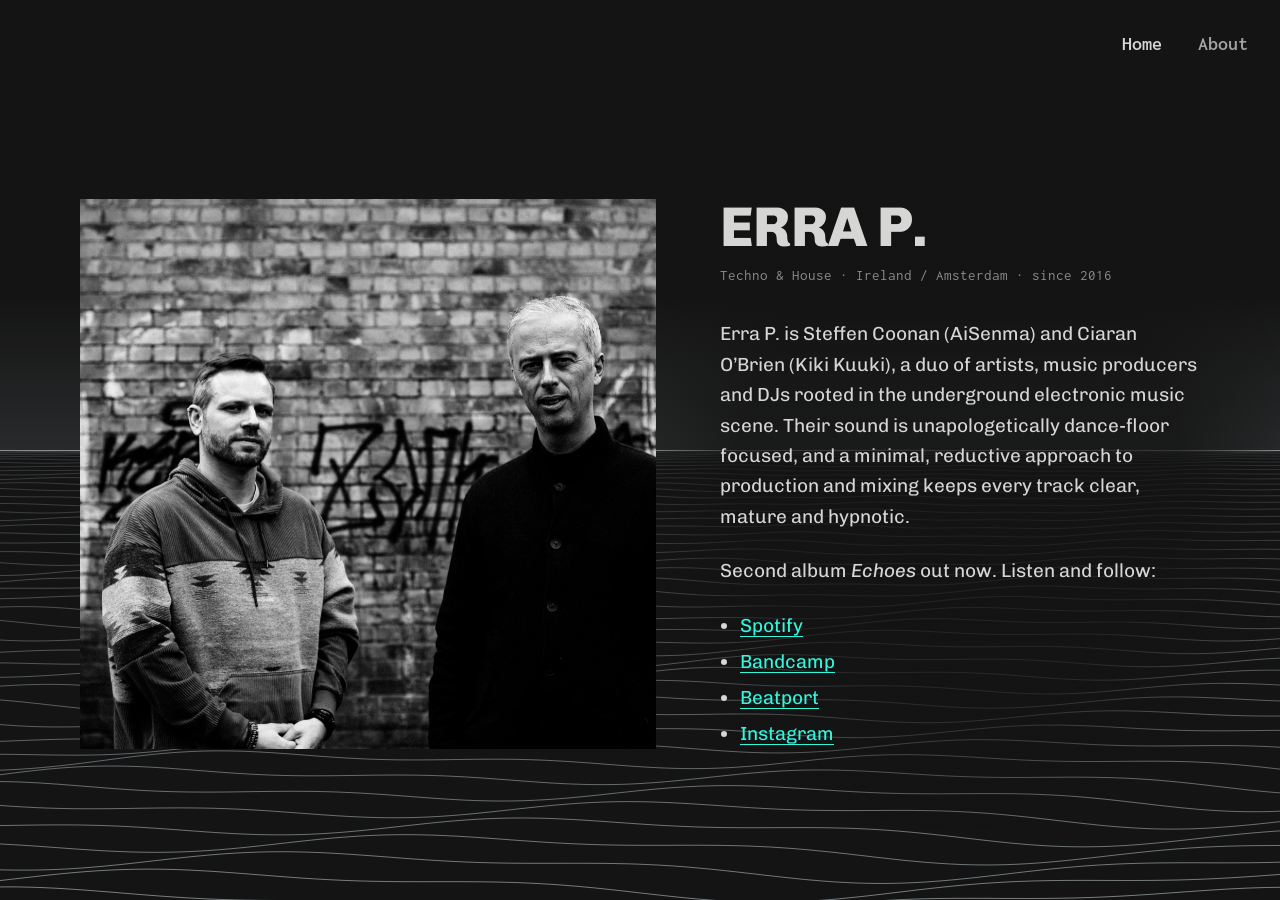
==== index.html @ 8e2304e6 "Add Erra P. home and about pages Co-Authored-By: Claude Opus 5.5 <noreply@anthropic.com>" ====
<!DOCTYPE html>
<html lang="en">
<head>
  <meta charset="utf-8">
  <meta name="viewport" content="width=device-width, initial-scale=1">
  <title>Erra P.</title>
  <meta name="description" content="Erra P. — Techno and House duo based in Ireland and Amsterdam.">
  <link rel="preconnect" href="https://fonts.googleapis.com">
  <link rel="preconnect" href="https://fonts.gstatic.com" crossorigin>
  <link href="https://fonts.googleapis.com/css2?family=Chivo:wght@400;800&family=Inconsolata:wght@400;600;700&display=swap" rel="stylesheet">
  <link rel="stylesheet" href="styles.css">
</head>
<body>
  <canvas class="sea" aria-hidden="true"></canvas>

  <nav class="nav">
    <a href="index.html" aria-current="page">Home</a>
    <a href="about.html">About</a>
  </nav>

  <main class="home">
    <img src="erra-p.jpg" alt="Erra P., black-and-white portrait of the duo in front of a graffiti-covered brick wall" width="1600" height="1068">

    <div class="glow">
      <h1>Erra P.</h1>
      <p class="meta">Techno &amp; House · Ireland / Amsterdam · since&nbsp;2016</p>

      <p>
        Erra P. is Steffen Coonan (AiSenma) and Ciaran O’Brien (Kiki Kuuki),
        a duo of artists, music producers and DJs rooted in the underground
        electronic music scene. Their sound is unapologetically dance-floor
        focused, and a minimal, reductive approach to production and mixing
        keeps every track clear, mature and hypnotic.
      </p>

      <p>Second album <em>Echoes</em> out now. Listen and follow:</p>

      <ul>
        <li><a href="https://open.spotify.com/artist/4HKfoJEZOT9HuwIy7572hq" target="_blank" rel="noopener">Spotify</a></li>
        <li><a href="https://erraproject.bandcamp.com/" target="_blank" rel="noopener">Bandcamp</a></li>
        <li><a href="https://www.beatport.com/artist/erra-p/859382" target="_blank" rel="noopener">Beatport</a></li>
        <li><a href="https://www.instagram.com/erraproject2030" target="_blank" rel="noopener">Instagram</a></li>
      </ul>
    </div>
  </main>

  <script src="sea.js"></script>
</body>
</html>
---- styles.css ----
:root {
  --bg: #141414;
  --ink: #d6d6d4;
  --muted: #8a8a88;
  --accent: #33f7dd;
}

* { box-sizing: border-box; }

body {
  margin: 0;
  min-height: 100vh;
  display: flex;
  align-items: center;
  justify-content: center;
  padding: 6rem 1.5rem 3rem;
  background: var(--bg);
  color: var(--ink);
  font-family: "Chivo", "Helvetica Neue", Helvetica, Arial, sans-serif;
  font-size: 1.0625rem;
  line-height: 1.6;
  -webkit-font-smoothing: antialiased;
}

main {
  position: relative;
  z-index: 1;
  max-width: 38rem;
  text-align: left;
}

/* Slow grey sea behind the page (see sea.js). Only shown on wide screens. */
.sea {
  display: none;
  position: fixed;
  inset: 0;
  width: 100%;
  height: 100%;
  z-index: 0;
  pointer-events: none;
}

/* Soft, slightly see-through dark area behind text so the waves don't cross it. */
.glow,
.panel { position: relative; }

.glow::before,
.panel::before {
  content: "";
  position: absolute;
  z-index: -1;
}

.glow::before {
  inset: -5rem -6rem;
  background: radial-gradient(closest-side, rgb(20 20 20 / 0.72) 65%, transparent);
}

.panel::before {
  inset: -2rem -2.5rem;
  border-radius: 2rem;
  background: rgb(20 20 20 / 0.72);
  filter: blur(24px);
}

/* No sea on small screens, so nothing to hold back. */
@media (max-width: 959px) {
  .glow::before,
  .panel::before { display: none; }
}

/* Menu */
.nav {
  position: absolute;
  top: 1.75rem;
  right: 2rem;
  z-index: 2;
  display: flex;
  gap: 2.25rem;
  font-family: "Inconsolata", ui-monospace, Menlo, monospace;
  font-size: 1.25rem;
  font-weight: 600;
}

.nav a {
  color: #a3a3a1;
  text-decoration: none;
}

.nav a:hover,
.nav a[aria-current="page"] { color: var(--ink); }

img {
  display: block;
  width: 100%;
  height: auto;
  aspect-ratio: 3 / 2;
  object-fit: cover;
  margin-bottom: 2rem;
}

h1 {
  margin: 0 0 0.5rem;
  font-weight: 800;
  font-size: clamp(2.25rem, 7vw, 3.5rem);
  line-height: 1;
  letter-spacing: -0.01em;
  text-transform: uppercase;
}

.meta {
  margin: 0 0 2rem;
  font-family: "Inconsolata", ui-monospace, Menlo, monospace;
  font-size: 0.95rem;
  font-weight: 400;
  color: var(--muted);
}

p { margin: 0 0 1.5rem; }

ul {
  list-style: disc;
  margin: 0;
  padding-left: 1.25rem;
}

li + li { margin-top: 0.35rem; }

a {
  color: var(--accent);
  text-decoration: underline;
  text-decoration-thickness: 1px;
  text-underline-offset: 0.2em;
}

a:hover { text-decoration-thickness: 2px; }

/* Homepage text a touch larger than the default. */
.home { font-size: 1.1875rem; }

/* About page: wide column like erraproject.com/about-us, photos centred
   and a little narrower than the text. */
.about {
  width: 100%;
  max-width: 70rem;
}

.about img {
  max-width: 64rem;
  margin: 2.5rem auto;
}

@media (min-width: 960px) {
  .sea { display: block; }

  /* Homepage: photo left, text right, photo as tall as the text. */
  .home {
    max-width: 70rem;
    display: grid;
    grid-template-columns: 1.2fr 1fr;
    gap: 4rem;
    align-items: stretch;
  }

  .home img {
    height: 100%;
    aspect-ratio: auto;
    margin-bottom: 0;
  }
}
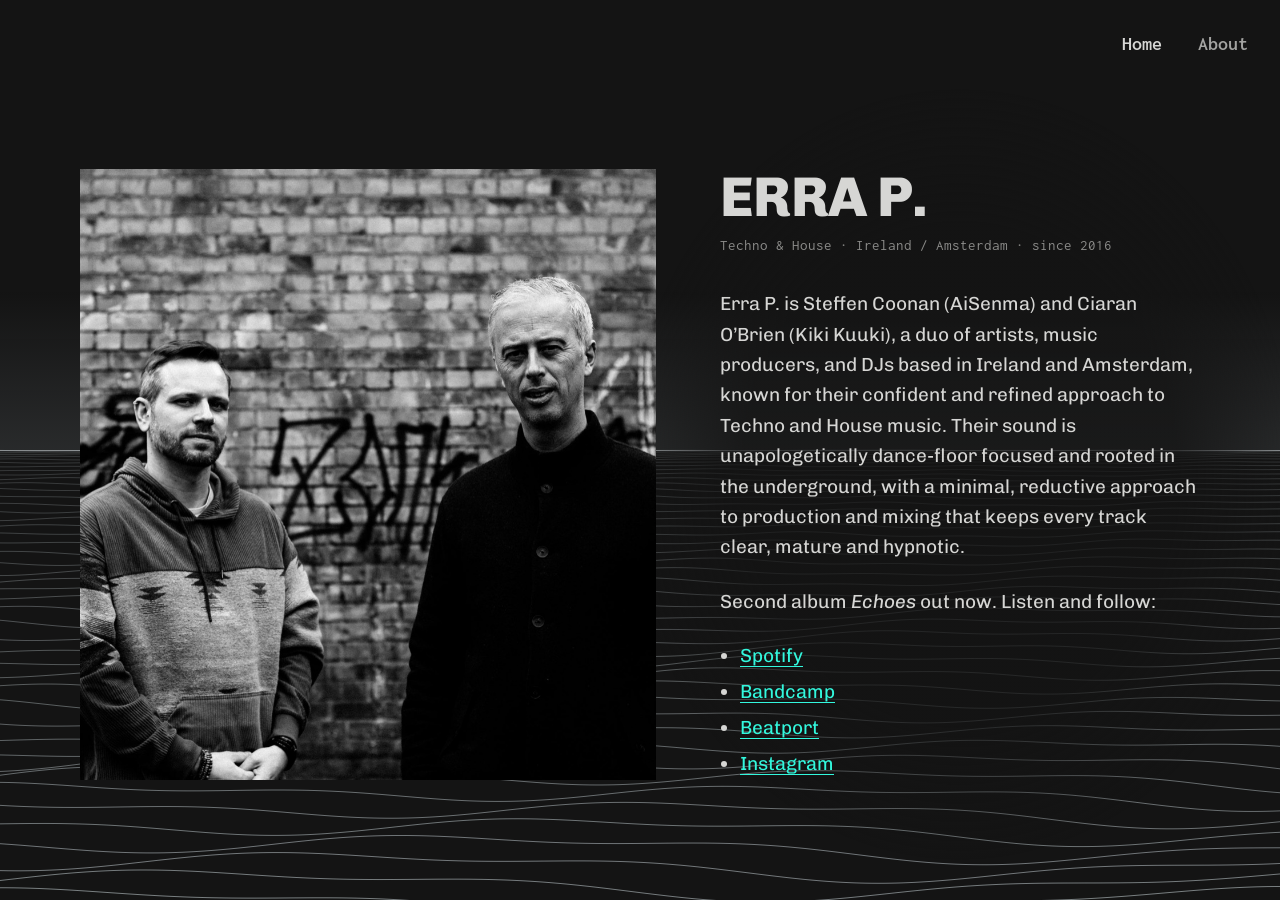
==== commit dd906d2c: "Use standard bio opening, keep photo framing, link Home to site root Co-Authored-By: Claude Opus 5.5" ====
--- a/index.html
+++ b/index.html
@@ -14,7 +14,7 @@
   <canvas class="sea" aria-hidden="true"></canvas>
 
   <nav class="nav">
-    <a href="index.html" aria-current="page">Home</a>
+    <a href="./" aria-current="page">Home</a>
     <a href="about.html">About</a>
   </nav>
 
@@ -27,10 +27,12 @@
 
       <p>
         Erra P. is Steffen Coonan (AiSenma) and Ciaran O’Brien (Kiki Kuuki),
-        a duo of artists, music producers and DJs rooted in the underground
-        electronic music scene. Their sound is unapologetically dance-floor
-        focused, and a minimal, reductive approach to production and mixing
-        keeps every track clear, mature and hypnotic.
+        a duo of artists, music producers, and DJs based in Ireland and
+        Amsterdam, known for their confident and refined approach to Techno and
+        House music. Their sound is unapologetically dance-floor focused and
+        rooted in the underground, with a minimal, reductive approach to
+        production and mixing that keeps every track clear, mature and
+        hypnotic.
       </p>
 
       <p>Second album <em>Echoes</em> out now. Listen and follow:</p>
--- a/styles.css
+++ b/styles.css
@@ -155,16 +155,25 @@
 
   /* Homepage: photo left, text right, photo as tall as the text. */
   .home {
+    width: 100%;
     max-width: 70rem;
     display: grid;
     grid-template-columns: 1.2fr 1fr;
     gap: 4rem;
-    align-items: stretch;
+    align-items: start;
+    container-type: inline-size;
   }
 
+  /* As tall as the text, but never narrower than 0.9:1 so both faces stay
+     in frame when the text wraps onto many lines. */
   .home img {
     height: 100%;
+    max-height: calc((100cqi - 4rem) * 1.2 / 2.2 / 0.9);
     aspect-ratio: auto;
+    object-position: 60% 50%;
     margin-bottom: 0;
   }
+
+  .home > .glow { align-self: start; }
+  .home > img { align-self: stretch; }
 }
